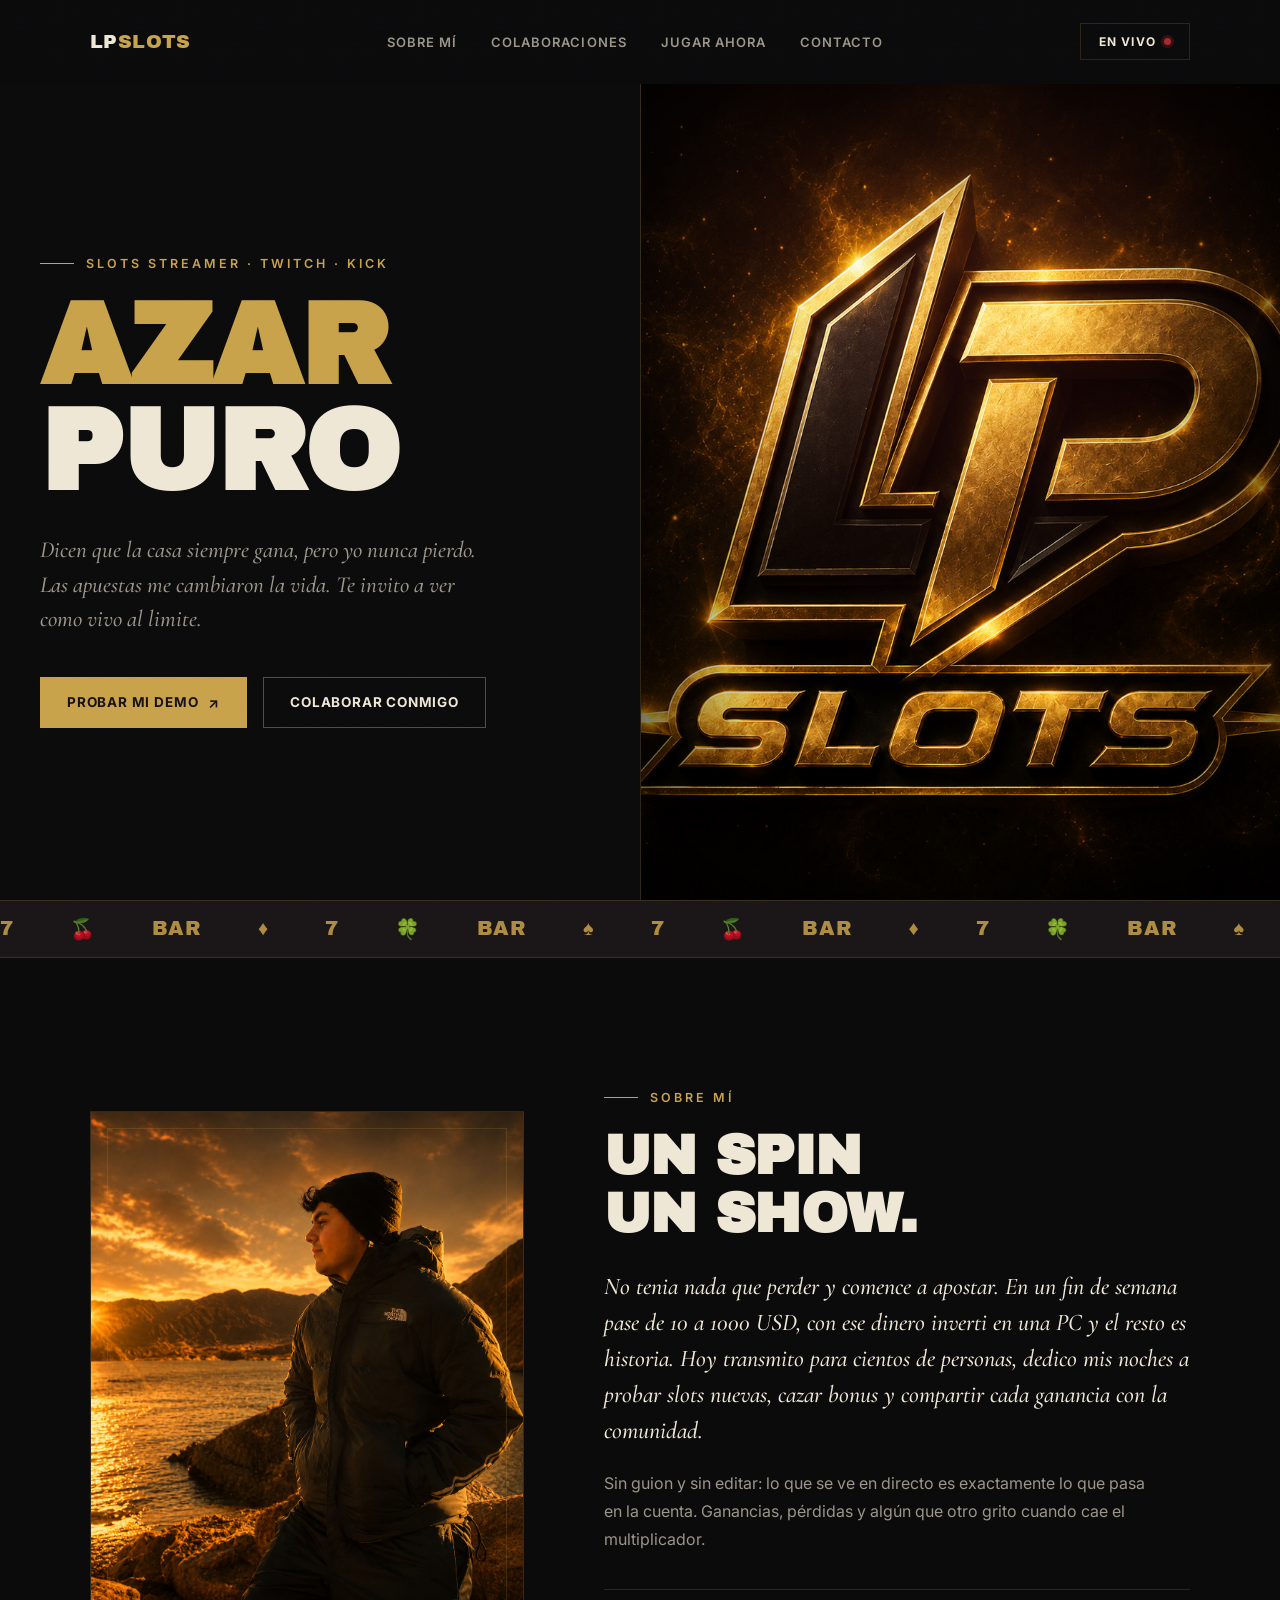
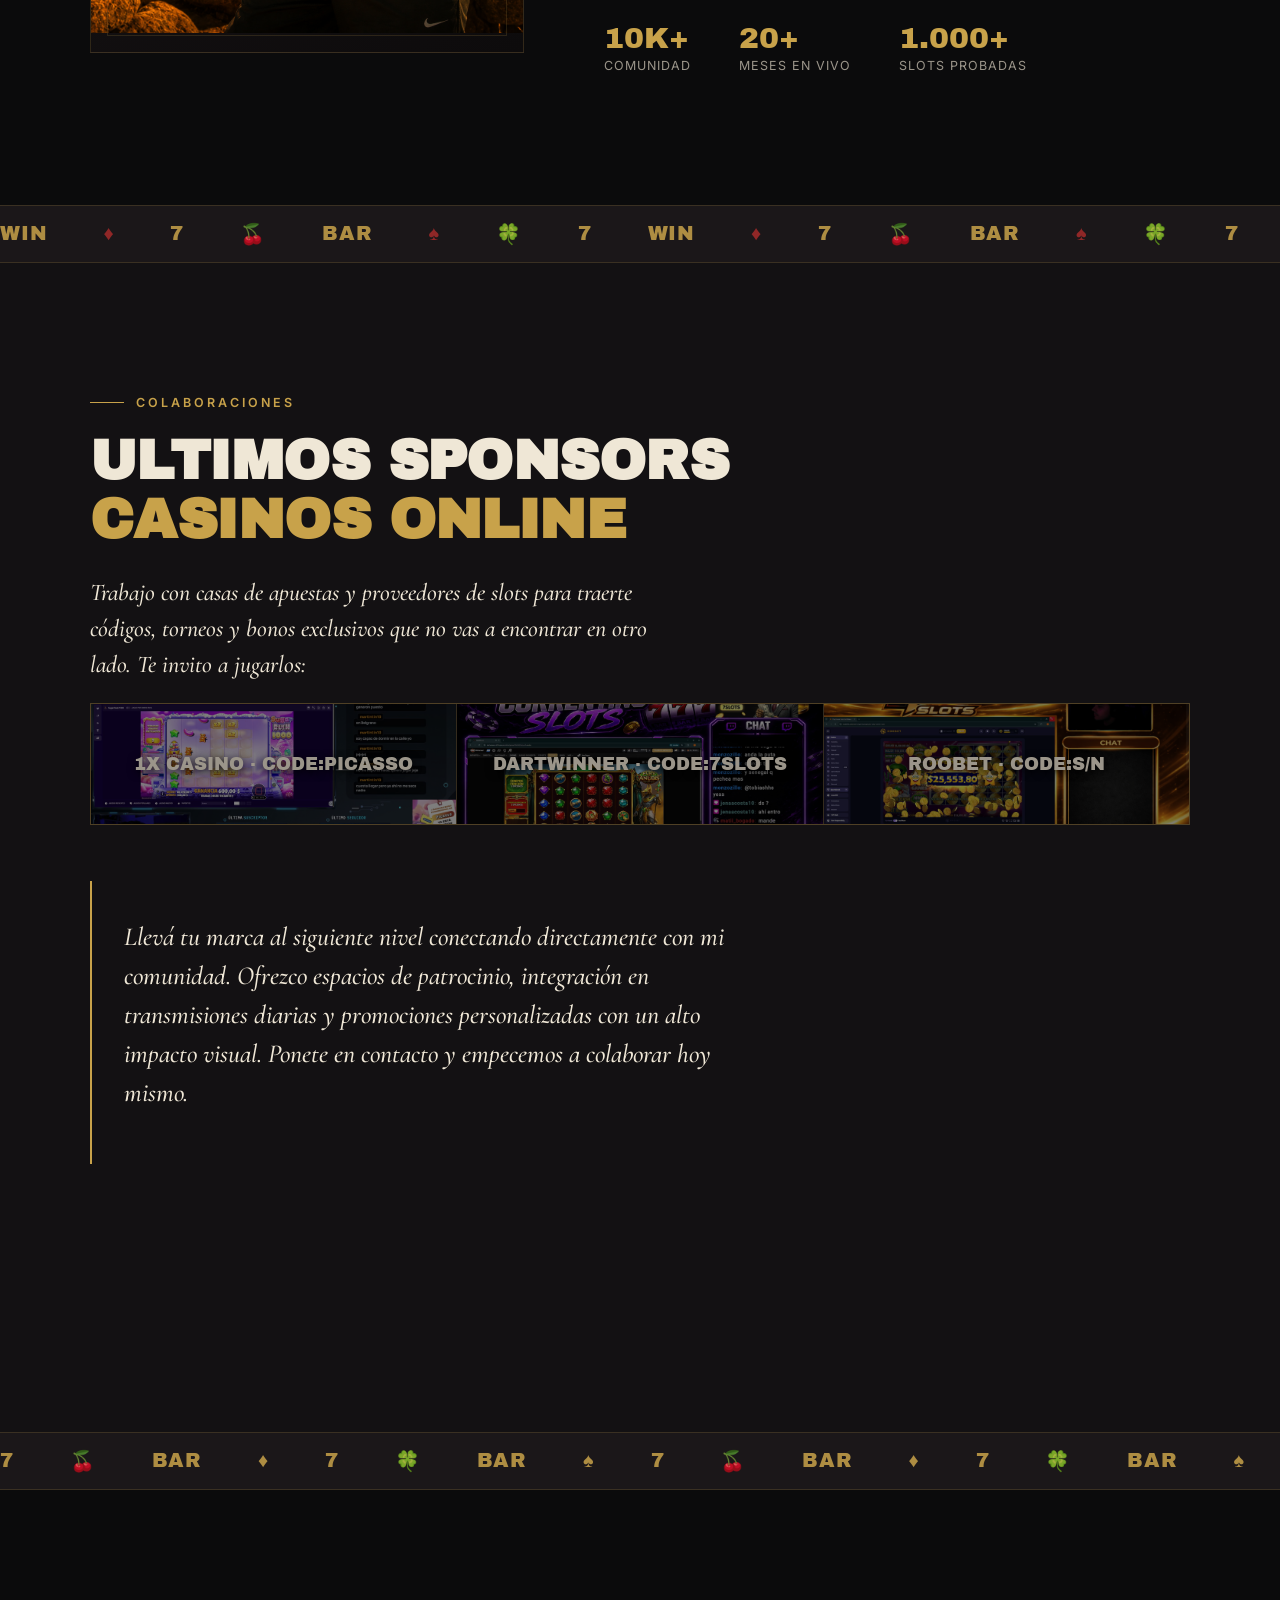
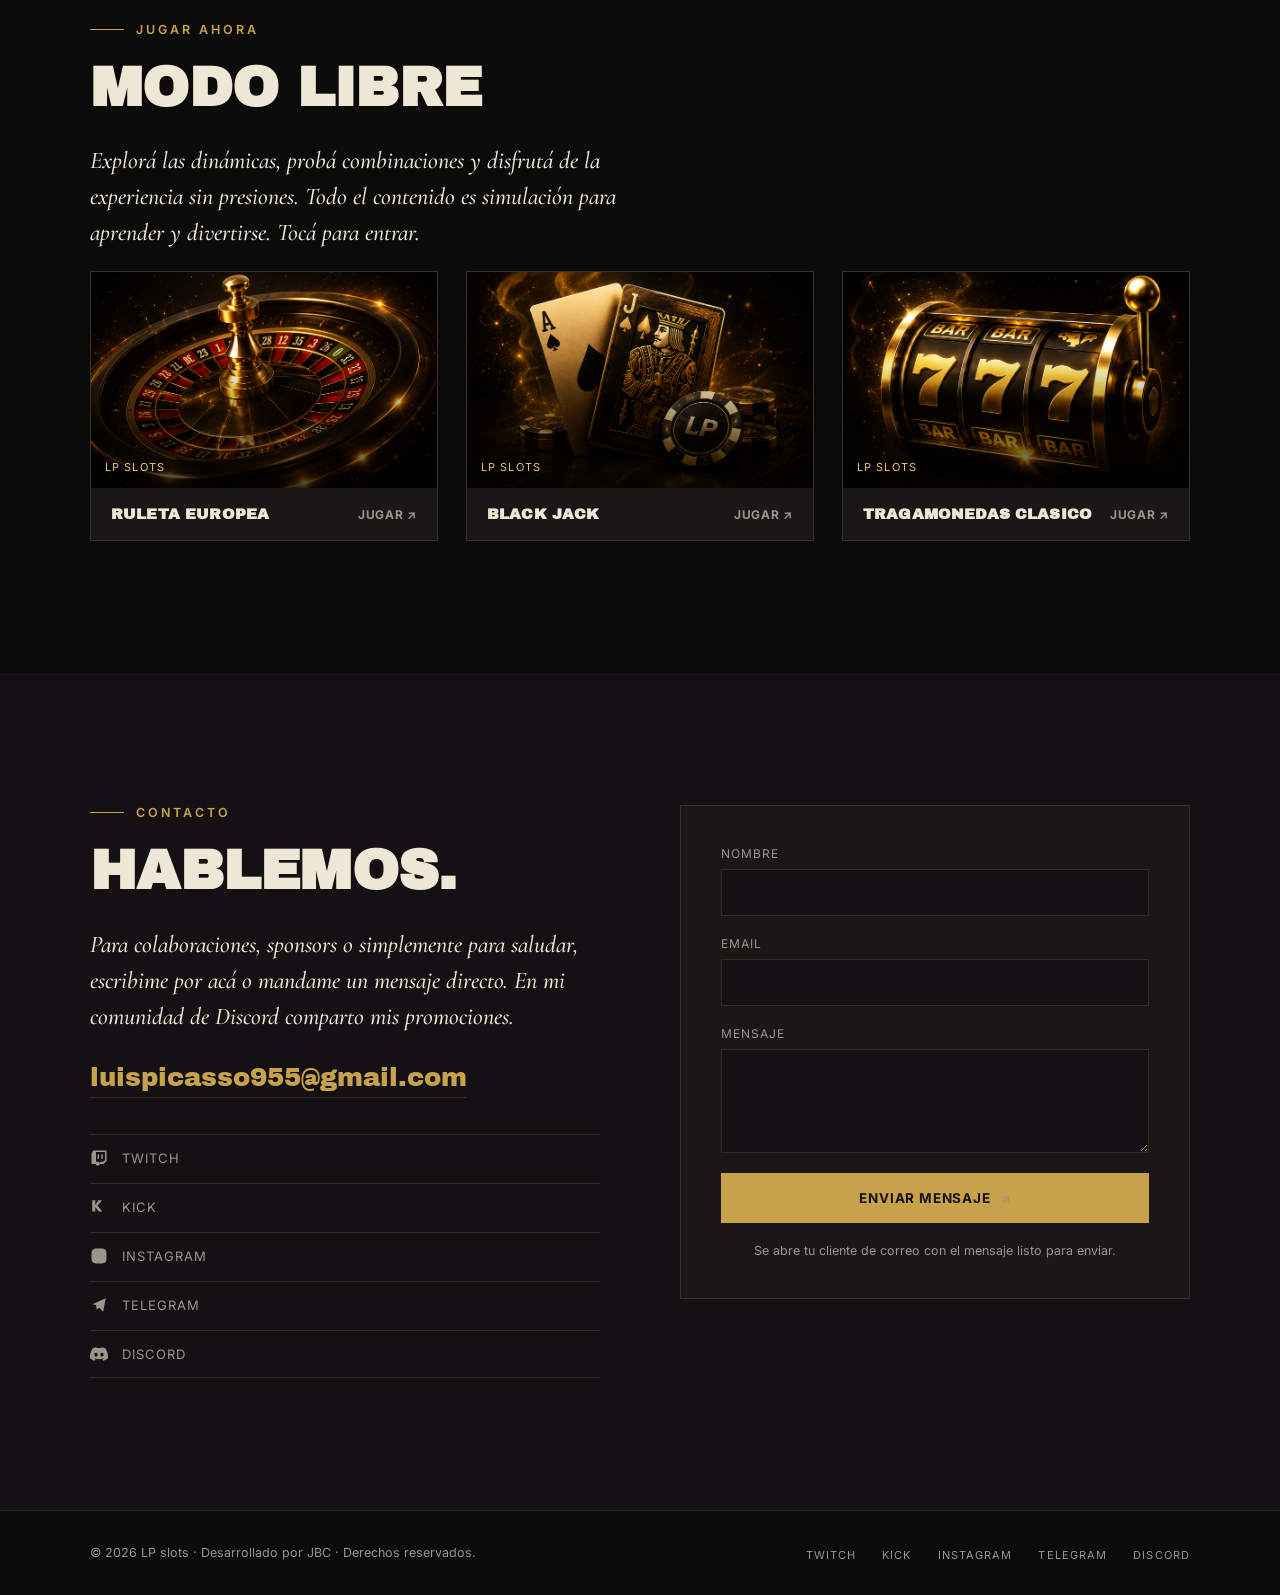
==== index.html @ bcf02de6 "Add files via upload" ====
<!DOCTYPE html>
<html lang="es">

<head>
  <meta charset="UTF-8">
  <meta name="viewport" content="width=device-width, initial-scale=1.0">
  <title>LP — Streamer de Slots</title>
  <meta name="description"
    content="Página oficial de LP. Streams de slots en vivo, colaboraciones con casinos y códigos exclusivos de bonos.">

  <link rel="preconnect" href="https://fonts.googleapis.com">
  <link rel="preconnect" href="https://fonts.gstatic.com" crossorigin>
  <link
    href="https://fonts.googleapis.com/css2?family=Archivo+Black&family=Cormorant+Garamond:ital,wght@0,500;1,500;1,600&family=Inter:wght@400;500;600;700&display=swap"
    rel="stylesheet">

  <link rel="stylesheet" href="styles.css">
</head>

<body>

  <!-- decorative grain / vignette overlay -->
  <div class="noise" aria-hidden="true"></div>

  <!-- ============ NAV ============ -->
  <header class="nav" id="nav">
    <div class="nav-inner">
      <a href="#top" class="nav-logo">LP<span>SLOTS</span></a>

      <nav class="nav-links" id="navLinks">
        <a href="#sobre-mi" data-nav>Sobre mí</a>
        <a href="#colaboraciones" data-nav>Colaboraciones</a>
        <a href="#jugar" data-nav>Jugar ahora</a>
        <a href="#contacto" data-nav>Contacto</a>
      </nav>

      <a href="https://kick.com/picassoslots" class="nav-cta">
        En vivo <span class="dot" aria-hidden="true"></span>
      </a>

      <button class="nav-toggle" id="navToggle" aria-label="Abrir menú" aria-expanded="false" aria-controls="navLinks">
        <span></span><span></span><span></span>
      </button>
    </div>
  </header>

  <!-- ============ HERO ============ -->
  <section class="hero" id="top">
    <div class="hero-content">
      <p class="eyebrow"><span class="eyebrow-line" aria-hidden="true"></span>Slots Streamer · Twitch · Kick</p>
      <h1 class="hero-title">
        <span class="dor">AZAR</span><br><span>PURO</span>
      </h1>
      <p class="hero-tagline">Dicen que la casa siempre gana, pero yo nunca pierdo. Las apuestas me cambiaron la vida.
        Te invito a ver como vivo al limite.
      </p>
      <div class="hero-actions">
        <a href="#jugar" class="btn btn-gold">PROBAR MI DEMO<span aria-hidden="true">↗</span></a>
        <a href="#colaboraciones" class="btn btn-ghost">Colaborar conmigo</a>
      </div>
    </div>

    <div class="hero-photo">
      <video autoplay muted loop playsinline poster="img/lp.png">
        <source src="img/lp-hero.mp4" type="video/mp4">
      </video>
      <div class="hero-photo-glow" aria-hidden="true"></div>
    </div>
  </section>

  <!-- reel ticker divider -->
  <div class="ticker" aria-hidden="true">
    <div class="ticker-track">
      <span>7</span><span>🍒</span><span>BAR</span><span>♦</span><span>7</span><span>🍀</span><span>BAR</span><span>♠</span>
      <span>7</span><span>🍒</span><span>BAR</span><span>♦</span><span>7</span><span>🍀</span><span>BAR</span><span>♠</span>
      <span>7</span><span>🍒</span><span>BAR</span><span>♦</span><span>7</span><span>🍀</span><span>BAR</span><span>♠</span>
      <span>7</span><span>🍒</span><span>BAR</span><span>♦</span><span>7</span><span>🍀</span><span>BAR</span><span>♠</span>
    </div>
  </div>

  <!-- ============ SOBRE MÍ ============ -->
  <section class="section" id="sobre-mi">
    <div class="section-inner about-grid">

      <div class="about-photo-frame reveal">
        <img src="img/pica.png" alt="pica">
      </div>

      <div class="about-copy reveal">
        <p class="eyebrow"><span class="eyebrow-line" aria-hidden="true"></span>Sobre mí</p>
        <h2 class="section-title">Un spin<br>Un show.</h2>
        <p class="lede">No tenia nada que perder y comence a apostar. En un fin de semana pase de 10 a 1000 USD, con
          ese dinero inverti en una PC y el resto es historia. Hoy transmito para cientos de personas, dedico mis
          noches a probar slots nuevas, cazar bonus y compartir cada ganancia con la comunidad.</p>
        <p class="body-text">Sin guion y sin editar: lo que se ve en directo es exactamente lo que pasa en la
          cuenta. Ganancias, pérdidas y algún que otro grito cuando cae el multiplicador.</p>

        <div class="stat-row">
          <div class="stat">
            <span class="stat-num">10K+</span>
            <span class="stat-label">Comunidad</span>
          </div>
          <div class="stat">
            <span class="stat-num">20+</span>
            <span class="stat-label">Meses en vivo</span>
          </div>
          <div class="stat">
            <span class="stat-num">1.000+</span>
            <span class="stat-label">Slots probadas</span>
          </div>
        </div>
      </div>

    </div>
  </section>

  <div class="ticker ticker-reverse" aria-hidden="true">
    <div class="ticker-track">
      <span>WIN</span><span>♦</span><span>7</span><span>🍒</span><span>BAR</span><span>♠</span><span>🍀</span><span>7</span>
      <span>WIN</span><span>♦</span><span>7</span><span>🍒</span><span>BAR</span><span>♠</span><span>🍀</span><span>7</span>
      <span>WIN</span><span>♦</span><span>7</span><span>🍒</span><span>BAR</span><span>♠</span><span>🍀</span><span>7</span>
      <span>WIN</span><span>♦</span><span>7</span><span>🍒</span><span>BAR</span><span>♠</span><span>🍀</span><span>7</span>
    </div>
  </div>

  <!-- ============ COLABORACIONES ============ -->
  <section class="section section-alt" id="colaboraciones">
    <div class="section-inner">
      <p class="eyebrow"><span class="eyebrow-line" aria-hidden="true"></span>colaboraciones</p>
      <h2 class="section-title">Ultimos sponsors<br> <span class="dor">casinos online</span> </h2>
      <p class="lede lede-narrow">Trabajo con casas de apuestas y proveedores de slots para traerte códigos, torneos y
        bonos exclusivos que no vas a encontrar en otro lado. Te invito a jugarlos:</p>

      <div class="brand-grid reveal">
        <a class="brand-card" href="https://1xcasino-ar.com/es" target="_blank" rel="noopener">
          <img src="img/1x.png" alt="1x">
          <span>1X CASINO · CODE:PICASSO</span>
        </a>
        <a class="brand-card" href="https://dartwinner-3214.pro/es" target="_blank" rel="noopener">
          <img src="img/dw.png" alt="dartwinner">
          <span>DARTWINNER · CODE:7SLOTS</span>
        </a>
        <a class="brand-card" href="https://roobet.com/es" target="_blank" rel="noopener">
          <img src="img/ro.png" alt="roobet">
          <span>ROOBET · CODE:S/N </span>
        </a>
      </div>

      <blockquote class="quote reveal">
        <p>Llevá tu marca al siguiente nivel conectando directamente con mi comunidad. Ofrezco espacios de patrocinio,
          integración
          en transmisiones diarias y promociones personalizadas con un alto impacto visual. Ponete en contacto y
          empecemos a
          colaborar hoy mismo.</p>
      </blockquote>

      <div class="cta-inline reveal">
        <p>¿Tenés una marca y querés una colaboración?</p>
        <div class="cta-buttons">
          <a href="doc/lp.docx" target="_blank" rel="noopener" class="btn btn-ghost">
            Ver referencia <span aria-hidden="true">↗</span>
          </a>
          <a href="#contacto" class="btn btn-red">Propongamos algo <span aria-hidden="true">↗</span></a>
        </div>
      </div>
    </div>
  </section>

  <div class="ticker" aria-hidden="true">
    <div class="ticker-track">
      <span>7</span><span>🍒</span><span>BAR</span><span>♦</span><span>7</span><span>🍀</span><span>BAR</span><span>♠</span>
      <span>7</span><span>🍒</span><span>BAR</span><span>♦</span><span>7</span><span>🍀</span><span>BAR</span><span>♠</span>
      <span>7</span><span>🍒</span><span>BAR</span><span>♦</span><span>7</span><span>🍀</span><span>BAR</span><span>♠</span>
      <span>7</span><span>🍒</span><span>BAR</span><span>♦</span><span>7</span><span>🍀</span><span>BAR</span><span>♠</span>
    </div>
  </div>

  <!-- ============ JUGAR AHORA ============ -->
  <section class="section" id="jugar">
    <div class="section-inner">
      <p class="eyebrow"><span class="eyebrow-line" aria-hidden="true"></span>Jugar ahora</p>
      <h2 class="section-title">MODO LIBRE</h2>
      <p class="lede lede-narrow">Explorá las dinámicas, probá combinaciones y disfrutá de la experiencia sin presiones.
        Todo el contenido es simulación
        para aprender y divertirse. Tocá para entrar.</p>

      <!--
      REEMPLAZAR: cada .game-card tiene una imagen de fondo vía style="--thumb:url(...)".
      Cambiá la URL por la imagen del juego y el link href por tu enlace de afiliado.
    -->
      <div class="game-grid">

        <a class="game-card reveal" href="ruleta-creditos.html">
          <div class="game-thumb game-thumb--a" style="background-image:url('img/rul.png');">
            <span class="game-provider">LP SLOTS</span>
          </div>
          <div class="game-info">
            <h3>Ruleta Europea</h3>
            <span class="game-play">Jugar <span aria-hidden="true">↗</span></span>
          </div>
        </a>

        <a class="game-card reveal" href="blackjack.html">
          <div class="game-thumb game-thumb--b" style="background-image: url('img/bj.png');">
            <span class="game-provider">LP SLOTS</span>
          </div>
          <div class="game-info">
            <h3>Black Jack</h3>
            <span class="game-play">Jugar <span aria-hidden="true">↗</span></span>
          </div>
        </a>

        <a class="game-card reveal" href="machine.html">
          <div class="game-thumb game-thumb--c" style="background-image: url('img/tr.png');">
            <span class="game-provider">LP SLOTS</span>
          </div>
          <div class="game-info">
            <h3>Tragamonedas Clasico</h3>
            <span class="game-play">Jugar <span aria-hidden="true">↗</span></span>
          </div>
        </a>

      </div>
    </div>
  </section>

  <!-- ============ CONTACTO ============ -->
  <section class="section section-alt" id="contacto">
    <div class="section-inner contact-grid">

      <div class="contact-copy reveal">
        <p class="eyebrow"><span class="eyebrow-line" aria-hidden="true"></span>Contacto</p>
        <h2 class="section-title">Hablemos.</h2>
        <p class="lede">Para colaboraciones, sponsors o simplemente para saludar, escribime por acá o mandame un mensaje
          directo. En mi comunidad de Discord comparto mis promociones.</p>

        <a class="contact-email" href="mailto:luispicasso955@gmail.com">luispicasso955@gmail.com</a>

        <ul class="social-list">
          <li><a href="https://www.twitch.tv/correntinoslots" aria-label="Twitch"><svg viewBox="0 0 24 24">
                <path
                  d="M4 2 2 6.5V20h6v2h3.5l2-2H18l4-4V2H4Zm2 2h14v10.5l-2.5 2.5H14l-2 2v-2H8V4Zm4 3v6h2V7h-2Zm5 0v6h2V7h-2Z" />
              </svg><span>Twitch</span></a></li>

          <li><a href="https://kick.com/picassoslots" aria-label="Kick"><svg viewBox="0 0 24 24">
                <path d="M3 3h4v6.5L11 3h5l-6 7 6.5 8h-5L7 12v6H3V3Z" />
              </svg><span>Kick</span></a></li>

          <li><a href="https://www.instagram.com/_luis.picasso/" aria-label="Instagram"><svg viewBox="0 0 24 24">
                <path
                  d="M12 2c2.7 0 3.06.01 4.12.06 1.06.05 1.79.22 2.43.47.66.26 1.22.6 1.77 1.16.55.55.9 1.11 1.16 1.77.25.64.42 1.37.47 2.43.05 1.06.06 1.42.06 4.11 0 2.7-.01 3.06-.06 4.12-.05 1.06-.22 1.79-.47 2.43-.26.66-.61 1.22-1.16 1.77-.55.55-1.11.9-1.77 1.16-.64.25-1.37.42-2.43.47-1.06.05-1.42.06-4.12.06-2.69 0-3.06-.01-4.12-.06-1.06-.05-1.79-.22-2.43-.47a4.9 4.9 0 0 1-1.77-1.16 4.9 4.9 0 0 1-1.16-1.77c-.25-.64-.42-1.37-.47-2.43C2.01 15.06 2 14.7 2 12c0-2.69.01-3.06.06-4.12.05-1.06.22-1.79.47-2.43.26-.66.6-1.22 1.16-1.77A4.9 4.9 0 0 1 5.45 2.53c.64-.25 1.37-.42 2.43-.47C8.94 2.01 9.3 2 12 2Zm0 5a5 5 0 1 1 0 10 5 5 0 0 1 0-10Zm0 2a3 3 0 1 0 0 6 3 3 0 0 0 0-6Zm5.2-2.7a1.2 1.2 0 1 1 0 2.4 1.2 1.2 0 0 1 0-2.4Z" />
              </svg><span>Instagram</span></a></li>

          <li><a href="https://t.me/luispicasso19" aria-label="Telegram"><svg viewBox="0 0 24 24">
                <path d="M3 11 21 3l-3.5 18-5-5.5L9 18l-1-6-5-1Z" />
              </svg><span>Telegram</span></a></li>

          <li><a href="https://discord.com/invite/tVZgpkadK" aria-label="Discord"><svg viewBox="0 0 24 24">
                <path
                  d="M20.317 4.37a19.79 19.79 0 0 0-4.885-1.515.074.074 0 0 0-.079.037c-.211.375-.445.865-.608 1.25a18.27 18.27 0 0 0-5.487 0 12.64 12.64 0 0 0-.618-1.25.077.077 0 0 0-.079-.037A19.736 19.736 0 0 0 3.677 4.37a.07.07 0 0 0-.032.028C.533 9.046-.319 13.58.099 18.058a.082.082 0 0 0 .031.056 19.9 19.9 0 0 0 5.993 3.03.078.078 0 0 0 .084-.028 14.2 14.2 0 0 0 1.226-1.994.076.076 0 0 0-.042-.106 13.1 13.1 0 0 1-1.872-.892.077.077 0 0 1-.008-.128c.126-.094.252-.192.372-.291a.074.074 0 0 1 .078-.01c3.927 1.793 8.18 1.793 12.061 0a.074.074 0 0 1 .079.01c.12.099.246.198.373.292a.077.077 0 0 1-.007.128 12.3 12.3 0 0 1-1.873.891.077.077 0 0 0-.041.107c.36.698.772 1.363 1.225 1.993a.076.076 0 0 0 .084.029 19.84 19.84 0 0 0 6.002-3.03.077.077 0 0 0 .032-.055c.5-5.177-.838-9.674-3.548-13.66a.061.061 0 0 0-.031-.03ZM8.02 15.33c-1.183 0-2.157-1.086-2.157-2.42 0-1.332.955-2.418 2.157-2.418 1.21 0 2.175 1.095 2.156 2.419 0 1.333-.955 2.419-2.156 2.419Zm7.975 0c-1.183 0-2.157-1.086-2.157-2.42 0-1.332.955-2.418 2.157-2.418 1.21 0 2.175 1.095 2.156 2.419 0 1.333-.946 2.419-2.156 2.419Z" />
              </svg><span>Discord</span></a></li>
        </ul>
      </div>

      <form class="contact-form reveal" id="contactForm">
        <label>
          <span>Nombre</span>
          <input type="text" name="nombre" required autocomplete="name">
        </label>
        <label>
          <span>Email</span>
          <input type="email" name="email" required autocomplete="email">
        </label>
        <label>
          <span>Mensaje</span>
          <textarea name="mensaje" rows="4" required></textarea>
        </label>
        <button type="submit" class="btn btn-gold btn-full">Enviar mensaje <span aria-hidden="true">↗</span></button>
        <p class="form-note">Se abre tu cliente de correo con el mensaje listo para enviar.</p>
      </form>

    </div>
  </section>

  <!-- ============ FOOTER ============ -->
  <footer class="footer">
    <div class="footer-inner">
      <p>© <span id="year"></span> LP slots · Desarrollado por JBC · Derechos reservados.</p>
      <ul class="footer-social">
        <li><a href="https://www.twitch.tv/correntinoslots">Twitch</a></li>
        <li><a href="https://kick.com/picassoslots">Kick</a></li>
        <li><a href="https://www.instagram.com/_luis.picasso/">Instagram</a></li>
        <li><a href="https://t.me/luispicasso19">Telegram</a></li>
        <li><a href="https://discord.com/invite/tVZgpkadK">Discord</a></li>
      </ul>
    </div>
  </footer>

  <script src="script.js"></script>
</body>

</html>
---- styles.css ----
:root {
  --bg: #0b0b0c;
  --bg-alt: #131113;
  --surface: #1b1719;
  --surface-2: #221d1f;

  --gold: #c8a24a;
  --gold-soft: rgba(200, 162, 74, .16);
  --gold-bright: #e7c675;

  --red: #7c2020;
  --red-bright: #a52a2a;

  --cream: #efe7d6;
  --muted: #9b958a;
  --line: rgba(200, 162, 74, .18);

  --font-display: 'Archivo Black', 'Arial Black', sans-serif;
  --font-accent: 'Cormorant Garamond', Georgia, serif;
  --font-body: 'Inter', -apple-system, BlinkMacSystemFont, sans-serif;

  --container: 1180px;
  --nav-h: 84px;
}

*,
*::before,
*::after {
  box-sizing: border-box;
}

html {
  scroll-behavior: smooth;
  overflow-x: hidden;
}

@media (prefers-reduced-motion: reduce) {
  html {
    scroll-behavior: auto;
  }

  *,
  *::before,
  *::after {
    animation-duration: .001ms !important;
    animation-iteration-count: 1 !important;
    transition-duration: .001ms !important;
    scroll-behavior: auto !important;
  }
}

body {
  margin: 0;
  background: var(--bg);
  color: var(--cream);
  font-family: var(--font-body);
  -webkit-font-smoothing: antialiased;
  overflow-x: hidden;
}

img {
  max-width: 100%;
  display: block;
}

a {
  color: inherit;
  text-decoration: none;
}

ul {
  list-style: none;
  margin: 0;
  padding: 0;
}

button {
  font: inherit;
}

::selection {
  background: var(--gold);
  color: #000;
}

/* film-grain overlay for texture */
.noise {
  position: fixed;
  inset: 0;
  pointer-events: none;
  z-index: 9999;
  opacity: .035;
  mix-blend-mode: overlay;
  background-image: url("data:image/svg+xml,%3Csvg xmlns='http://www.w3.org/2000/svg' width='120' height='120'%3E%3Cfilter id='n'%3E%3CfeTurbulence type='fractalNoise' baseFrequency='0.9' numOctaves='2' stitchTiles='stitch'/%3E%3C/filter%3E%3Crect width='100%25' height='100%25' filter='url(%23n)'/%3E%3C/svg%3E");
}

/* ---------- shared layout helpers ---------- */
.section {
  padding: 132px 0;
  position: relative;
}

.section-alt {
  background: var(--bg-alt);
}

.section-inner {
  max-width: var(--container);
  margin: 0 auto;
  padding: 0 40px;
}

.eyebrow {
  display: flex;
  align-items: center;
  flex-wrap: wrap;
  gap: 10px 12px;
  font-family: var(--font-body);
  font-weight: 600;
  font-size: 12.5px;
  letter-spacing: .24em;
  text-transform: uppercase;
  color: var(--gold);
  margin: 0 0 22px;
}

.eyebrow-line {
  width: 34px;
  height: 1px;
  background: var(--gold);
  display: inline-block;
}

.section-title {
  font-family: var(--font-display);
  font-size: clamp(34px, 4.6vw, 56px);
  line-height: 1.04;
  letter-spacing: -.01em;
  margin: 0 0 26px;
  text-transform: uppercase;
}

.lede {
  font-family: var(--font-accent);
  font-style: italic;
  font-weight: 500;
  font-size: clamp(19px, 2vw, 24px);
  line-height: 1.5;
  color: var(--cream);
  max-width: 640px;
  margin: 0 0 20px;
}

.lede-narrow {
  max-width: 560px;
}

.body-text {
  font-size: 16px;
  line-height: 1.75;
  color: var(--muted);
  max-width: 560px;
  margin: 0 0 8px;
}

/* buttons */
.btn {
  display: inline-flex;
  align-items: center;
  gap: 10px;
  padding: 16px 26px;
  font-family: var(--font-body);
  font-weight: 700;
  font-size: 13.5px;
  letter-spacing: .06em;
  text-transform: uppercase;
  border: 1px solid transparent;
  transition: transform .25s ease, background .25s ease, color .25s ease, border-color .25s ease;
  cursor: pointer;
  white-space: normal;
}

.btn:hover {
  transform: translateY(-2px);
}

.btn:focus-visible {
  outline: 2px solid var(--gold-bright);
  outline-offset: 3px;
}

.btn span {
  font-size: 14px;
}

.btn-gold {
  background: var(--gold);
  color: #181113;
}

.btn-gold:hover {
  background: var(--gold-bright);
}

.btn-red {
  background: var(--red);
  color: var(--cream);
}

.btn-red:hover {
  background: var(--red-bright);
}

.btn-ghost {
  background: transparent;
  color: var(--cream);
  border-color: rgba(239, 231, 214, .3);
}

.btn-ghost:hover {
  border-color: var(--gold);
  color: var(--gold-bright);
}

.btn-full {
  width: 100%;
  justify-content: center;
}

/* ---------- nav ---------- */
.nav {
  position: fixed;
  top: 0;
  left: 0;
  right: 0;
  z-index: 1000;
  height: var(--nav-h);
  background: linear-gradient(to bottom, rgba(11, 11, 12, .92), rgba(11, 11, 12, 0));
  backdrop-filter: blur(6px);
  transition: background .3s ease, border-color .3s ease;
  border-bottom: 1px solid transparent;
}

.nav.is-scrolled {
  background: rgba(11, 11, 12, .92);
  border-bottom-color: var(--line);
}

.nav-inner {
  max-width: var(--container);
  margin: 0 auto;
  padding: 0 40px;
  height: 100%;
  display: flex;
  align-items: center;
  justify-content: space-between;
  gap: 24px;
}

.nav-logo {
  font-family: var(--font-display);
  font-size: 19px;
  letter-spacing: .02em;
  color: var(--cream);
}

.nav-logo span {
  color: var(--gold);
}

.nav-links {
  display: flex;
  gap: 34px;
}

.nav-links a {
  font-size: 13px;
  font-weight: 600;
  letter-spacing: .08em;
  text-transform: uppercase;
  color: var(--muted);
  position: relative;
  padding: 6px 0;
  transition: color .2s ease;
}

.nav-links a::after {
  content: '';
  position: absolute;
  left: 0;
  right: 0;
  bottom: 0;
  height: 1px;
  background: var(--gold);
  transform: scaleX(0);
  transform-origin: left;
  transition: transform .25s ease;
}

.nav-links a:hover,
.nav-links a.is-active {
  color: var(--cream);
}

.nav-links a:hover::after,
.nav-links a.is-active::after {
  transform: scaleX(1);
}

.nav-cta {
  display: inline-flex;
  align-items: center;
  gap: 8px;
  font-size: 12px;
  font-weight: 700;
  letter-spacing: .1em;
  text-transform: uppercase;
  color: var(--cream);
  border: 1px solid var(--line);
  padding: 10px 18px;
  transition: border-color .2s ease, color .2s ease;
}

.nav-cta:hover {
  border-color: var(--gold);
  color: var(--gold-bright);
}

.nav-cta .dot {
  width: 7px;
  height: 7px;
  border-radius: 50%;
  background: var(--red-bright);
  box-shadow: 0 0 0 3px rgba(165, 42, 42, .25);
  animation: pulse 2s ease-in-out infinite;
}

@keyframes pulse {

  0%,
  100% {
    opacity: 1;
  }

  50% {
    opacity: .4;
  }
}

.nav-toggle {
  display: none;
  flex-direction: column;
  gap: 5px;
  background: none;
  border: none;
  cursor: pointer;
  padding: 8px;
}

.nav-toggle span {
  width: 22px;
  height: 2px;
  background: var(--cream);
  transition: transform .25s ease, opacity .25s ease;
}

/* ---------- hero ---------- */
.hero {
  min-height: 100svh;
  display: grid;
  grid-template-columns: 1fr 1fr;
  align-items: stretch;
  padding-top: var(--nav-h);

}

.hero-content {
  display: flex;
  flex-direction: column;
  justify-content: center;
  padding: 60px 60px 60px 40px;
  max-width: 640px;
}

.hero-title {
  font-family: var(--font-display);
  font-size: clamp(64px, 9vw, 118px);
  line-height: .92;
  letter-spacing: -.01em;
  margin: 0 0 28px;
  color: var(--cream);
}

.dor {
  color: #c8a24a;
  ;
}

.hero-tagline {
  font-family: var(--font-accent);
  font-style: italic;
  font-weight: 500;
  font-size: clamp(19px, 2vw, 23px);
  line-height: 1.5;
  color: var(--muted);
  max-width: 460px;
  margin: 0 0 40px;
}

.hero-actions {
  display: flex;
  flex-wrap: wrap;
  gap: 16px;
}

.hero-photo {
  position: relative;
  background:
    radial-gradient(ellipse at 60% 30%, rgba(200, 162, 74, .16), transparent 55%),
    linear-gradient(160deg, #1a1618 0%, #0b0b0c 60%);
  border-left: 1px solid var(--line);
  overflow: hidden;
}

/* REEMPLAZAR con tu foto: background-image: url("assets/hero.jpg"); background-size:cover; background-position:center; */
.hero-photo-glow {
  position: absolute;
  inset: 0;
  background: radial-gradient(circle at 50% 20%, rgba(124, 32, 32, .25), transparent 60%);
  mix-blend-mode: screen;
}

.hero-photo::after {
  content: '';
  position: absolute;
  inset: 0;
  box-shadow: inset 0 0 140px 40px rgba(0, 0, 0, .75);
}

.hero-photo video {
  position: absolute;
  inset: 0;
  width: 100%;
  height: 100%;
  object-fit: cover;
}

/* ---------- reel ticker (signature element) ---------- */
.ticker {
  overflow: hidden;
  background: var(--surface);
  border-top: 1px solid var(--line);
  border-bottom: 1px solid var(--line);
  padding: 16px 0;
}

.ticker-track {
  display: flex;
  width: max-content;
  gap: 56px;
  animation: scroll-left 26s linear infinite;
}

.ticker-reverse .ticker-track {
  animation-name: scroll-right;
}

.ticker-track span {
  font-family: var(--font-display);
  font-size: 20px;
  letter-spacing: .04em;
  color: var(--gold);
  opacity: .85;
}

.ticker-track span:nth-child(4n+2) {
  color: var(--red-bright);
}

@keyframes scroll-left {
  from {
    transform: translateX(0);
  }

  to {
    transform: translateX(-50%);
  }
}

@keyframes scroll-right {
  from {
    transform: translateX(-50%);
  }

  to {
    transform: translateX(0);
  }
}

/* ---------- sobre mi ---------- */
.about-grid {
  display: grid;
  grid-template-columns: .85fr 1.15fr;
  gap: 80px;
  align-items: center;
}

.about-photo-frame {
  aspect-ratio: 4/5;
  background: linear-gradient(155deg, #1c1719, #0d0b0c);
  border: 1px solid var(--line);
  position: relative;
}

.about-photo-frame::before {
  content: '';
  position: absolute;
  inset: 16px;
  border: 1px solid var(--gold-soft);
  pointer-events: none;
}

/* REEMPLAZAR con tu foto: agregá background-image: url(...); background-size:cover; background-position:center; en .about-photo-frame */

.stat-row {
  display: flex;
  gap: 48px;
  margin-top: 36px;
  padding-top: 32px;
  border-top: 1px solid var(--line);
}

.stat {
  display: flex;
  flex-direction: column;
  gap: 4px;
}

.stat-num {
  font-family: var(--font-display);
  font-size: 30px;
  color: var(--gold);
}

.stat-label {
  font-size: 12.5px;
  letter-spacing: .08em;
  text-transform: uppercase;
  color: var(--muted);
}

/* ---------- colaboraciones ---------- */
.brand-grid {
  display: grid;
  grid-template-columns: repeat(3, 1fr);
  gap: 1px;
  background: var(--line);
  border: 1px solid var(--line);
  margin: 12px 0 56px;
}

.brand-card {
  background: var(--bg-alt);
  min-height: 120px;
  display: flex;
  align-items: center;
  justify-content: center;
  padding: 20px;
}

.brand-card span {
  font-family: var(--font-display);
  font-size: 18px;
  color: var(--muted);
  text-align: center;
  transition: color .25s ease;
}

.brand-card:hover span {
  color: var(--gold-bright);
}

.brand-card {
  position: relative;
  overflow: hidden;
  /* esto es lo que evita el desborde */
}

.brand-card img {
  position: absolute;
  inset: 0;
  width: 100%;
  height: 100%;
  object-fit: cover;
  /* recorta la imagen para llenar la card sin deformarla */
  filter: brightness(0.5) saturate(0.9);
  transition: filter 0.3s ease, transform 0.3s ease;
}

.brand-card:hover img {
  filter: brightness(0.7) saturate(1);
  transform: scale(1.04);
}

.brand-card span {
  position: relative;
  z-index: 1;
  text-shadow: 0 2px 8px rgba(0, 0, 0, 0.9);
}

.quote {
  margin: 0 0 48px;
  padding: 36px 0 36px 32px;
  border-left: 2px solid var(--gold);
  max-width: 640px;
}

.quote p {
  font-family: var(--font-accent);
  font-style: italic;
  font-weight: 500;
  font-size: clamp(20px, 2.3vw, 26px);
  line-height: 1.5;
  color: var(--cream);
  margin: 0 0 16px;
}

.quote cite {
  font-style: normal;
  font-size: 12.5px;
  letter-spacing: .08em;
  text-transform: uppercase;
  color: var(--muted);
}

.cta-inline {
  display: flex;
  flex-wrap: wrap;
  align-items: center;
  justify-content: space-between;
  gap: 20px;
  padding-top: 36px;
  border-top: 1px solid var(--line);
}

.cta-inline p {
  font-family: var(--font-accent);
  font-style: italic;
  font-size: 20px;
  color: var(--cream);
  margin: 0;
}

/* ---------- jugar ahora ---------- */
.game-grid {
  display: grid;
  grid-template-columns: repeat(3, 1fr);
  gap: 28px;
  margin-top: 16px;
}

.game-card {
  display: block;
  background: var(--surface);
  border: 1px solid var(--line);
  overflow: hidden;
  transition: transform .3s ease, border-color .3s ease;
}

.game-card:hover {
  transform: translateY(-6px);
  border-color: var(--gold);
}

.game-card:focus-visible {
  outline: 2px solid var(--gold-bright);
  outline-offset: 2px;
}

.game-thumb {
  aspect-ratio: 16/10;
  display: flex;
  align-items: flex-end;
  padding: 14px;
  background-size: cover;
  background-position: center;
  position: relative;
}

.game-thumb::before {
  content: '';
  position: absolute;
  inset: 0;
  background: linear-gradient(to top, rgba(0, 0, 0, .75), transparent 60%);
}

.game-thumb--a {
  background-image: linear-gradient(135deg, #3a1414, #1a0d0d);
}

.game-thumb--b {
  background-image: linear-gradient(135deg, #332312, #160f08);
}

.game-thumb--c {
  background-image: linear-gradient(135deg, #2a1c1c, #120a0a);
}

.game-thumb--d {
  background-image: linear-gradient(135deg, #1e2a1c, #0c120a);
}

.game-thumb--e {
  background-image: linear-gradient(135deg, #33261a, #150f0a);
}

.game-thumb--f {
  background-image: linear-gradient(135deg, #241c30, #0e0a14);
}

.game-provider {
  position: relative;
  z-index: 1;
  font-size: 11px;
  letter-spacing: .1em;
  text-transform: uppercase;
  color: var(--gold-bright);
}

.game-info {
  display: flex;
  align-items: center;
  justify-content: space-between;
  padding: 18px 20px;
}

.game-info h3 {
  font-family: var(--font-display);
  font-size: 15px;
  letter-spacing: .01em;
  margin: 0;
  text-transform: uppercase;
}

.game-play {
  font-size: 12px;
  font-weight: 700;
  letter-spacing: .06em;
  text-transform: uppercase;
  color: var(--muted);
  transition: color .2s ease;
}

.game-card:hover .game-play {
  color: var(--gold-bright);
}

/* ---------- contacto ---------- */
.contact-grid {
  display: grid;
  grid-template-columns: 1fr 1fr;
  gap: 80px;
  align-items: start;
}

.contact-email {
  display: inline-block;
  font-family: var(--font-display);
  font-size: 26px;
  color: var(--gold);
  margin: 8px 0 36px;
  border-bottom: 1px solid var(--line);
  padding-bottom: 6px;
  transition: color .2s ease, border-color .2s ease;
}

.contact-email:hover {
  color: var(--gold-bright);
  border-color: var(--gold);
}

.social-list {
  display: flex;
  flex-direction: column;
  gap: 2px;
}

.social-list a {
  display: flex;
  align-items: center;
  gap: 14px;
  padding: 14px 0;
  border-top: 1px solid var(--line);
  font-size: 13px;
  letter-spacing: .08em;
  text-transform: uppercase;
  color: var(--muted);
  transition: color .2s ease, padding-left .2s ease;
}

.social-list li:last-child a {
  border-bottom: 1px solid var(--line);
}

.social-list a:hover {
  color: var(--gold-bright);
  padding-left: 8px;
}

.social-list svg {
  width: 18px;
  height: 18px;
  fill: currentColor;
  flex-shrink: 0;
}

.contact-form {
  display: flex;
  flex-direction: column;
  gap: 20px;
  background: var(--surface);
  border: 1px solid var(--line);
  padding: 40px;
}

.contact-form label {
  display: flex;
  flex-direction: column;
  gap: 8px;
}

.contact-form span {
  font-size: 12px;
  letter-spacing: .08em;
  text-transform: uppercase;
  color: var(--muted);
}

.contact-form input,
.contact-form textarea {
  background: var(--bg-alt);
  border: 1px solid var(--line);
  color: var(--cream);
  font-family: var(--font-body);
  font-size: 15px;
  padding: 13px 14px;
  resize: vertical;
  transition: border-color .2s ease;
}

.contact-form input:focus,
.contact-form textarea:focus {
  outline: none;
  border-color: var(--gold);
}

.form-note {
  font-size: 12.5px;
  color: var(--muted);
  text-align: center;
  margin: 0;
}

/* ---------- footer ---------- */
.footer {
  border-top: 1px solid var(--line);
  padding: 32px 0;
}

.footer-inner {
  max-width: var(--container);
  margin: 0 auto;
  padding: 0 40px;
  display: flex;
  flex-wrap: wrap;
  align-items: center;
  justify-content: space-between;
  gap: 16px;
}

.footer-inner p {
  font-size: 12.5px;
  color: var(--muted);
  margin: 0;
}

.footer-social {
  display: flex;
  gap: 26px;
}

.footer-social a {
  font-size: 11px;
  letter-spacing: .1em;
  text-transform: uppercase;
  color: var(--muted);
  transition: color .2s ease;
}

.footer-social a:hover {
  color: var(--gold);
}

/* ---------- scroll reveal ---------- */
.reveal {
  opacity: 0;
  transform: translateY(24px);
  transition: opacity .7s ease, transform .7s ease;
}

.reveal.is-visible {
  opacity: 1;
  transform: none;
}

/* =========================================================
   Responsive
   ========================================================= */
@media (max-width:1080px) {

  .about-grid,
  .contact-grid {
    grid-template-columns: 1fr;
    gap: 48px;
  }

  .brand-grid {
    grid-template-columns: repeat(2, 1fr);
  }
}

@media (max-width:860px) {

  .nav-links {
    display: none;
  }

  .nav-toggle {
    display: flex;
  }

  .nav-inner {
    justify-content: flex-start;
    gap: 16px;
  }

  .nav-toggle {
    margin-left: auto;
  }

  .nav.is-open .nav-links {
    display: flex;
    flex-direction: column;
    gap: 0;
    position: absolute;
    top: var(--nav-h);
    left: 0;
    right: 0;
    background: var(--bg);
    border-bottom: 1px solid var(--line);
    padding: 8px 40px 24px;
  }

  .nav.is-open .nav-links a {
    padding: 14px 0;
    border-bottom: 1px solid var(--line);
  }

  .hero {
    grid-template-columns: 1fr;
  }

  .hero-photo {
    min-height: 46vh;
    order: -1;
    border-left: none;
    border-bottom: 1px solid var(--line);
  }

  .hero-content {
    padding: 48px 24px;
    max-width: none;
  }

  .section {
    padding: 88px 0;
  }

  .section-inner {
    padding: 0 24px;
  }

  .game-grid {
    grid-template-columns: 1fr 1fr;
  }

  .brand-grid {
    grid-template-columns: 1fr 1fr;
  }

  .stat-row {
    flex-wrap: wrap;
    row-gap: 20px;
  }
}

@media (max-width:560px) {
  .game-grid {
    grid-template-columns: 1fr;
  }

  .brand-grid {
    grid-template-columns: 1fr;
  }

  .cta-inline {
    flex-direction: column;
    align-items: flex-start;
  }

  .contact-form {
    padding: 28px;
  }

}

.cta-buttons {
  display: flex;
  flex-wrap: wrap;
  gap: 14px;
}
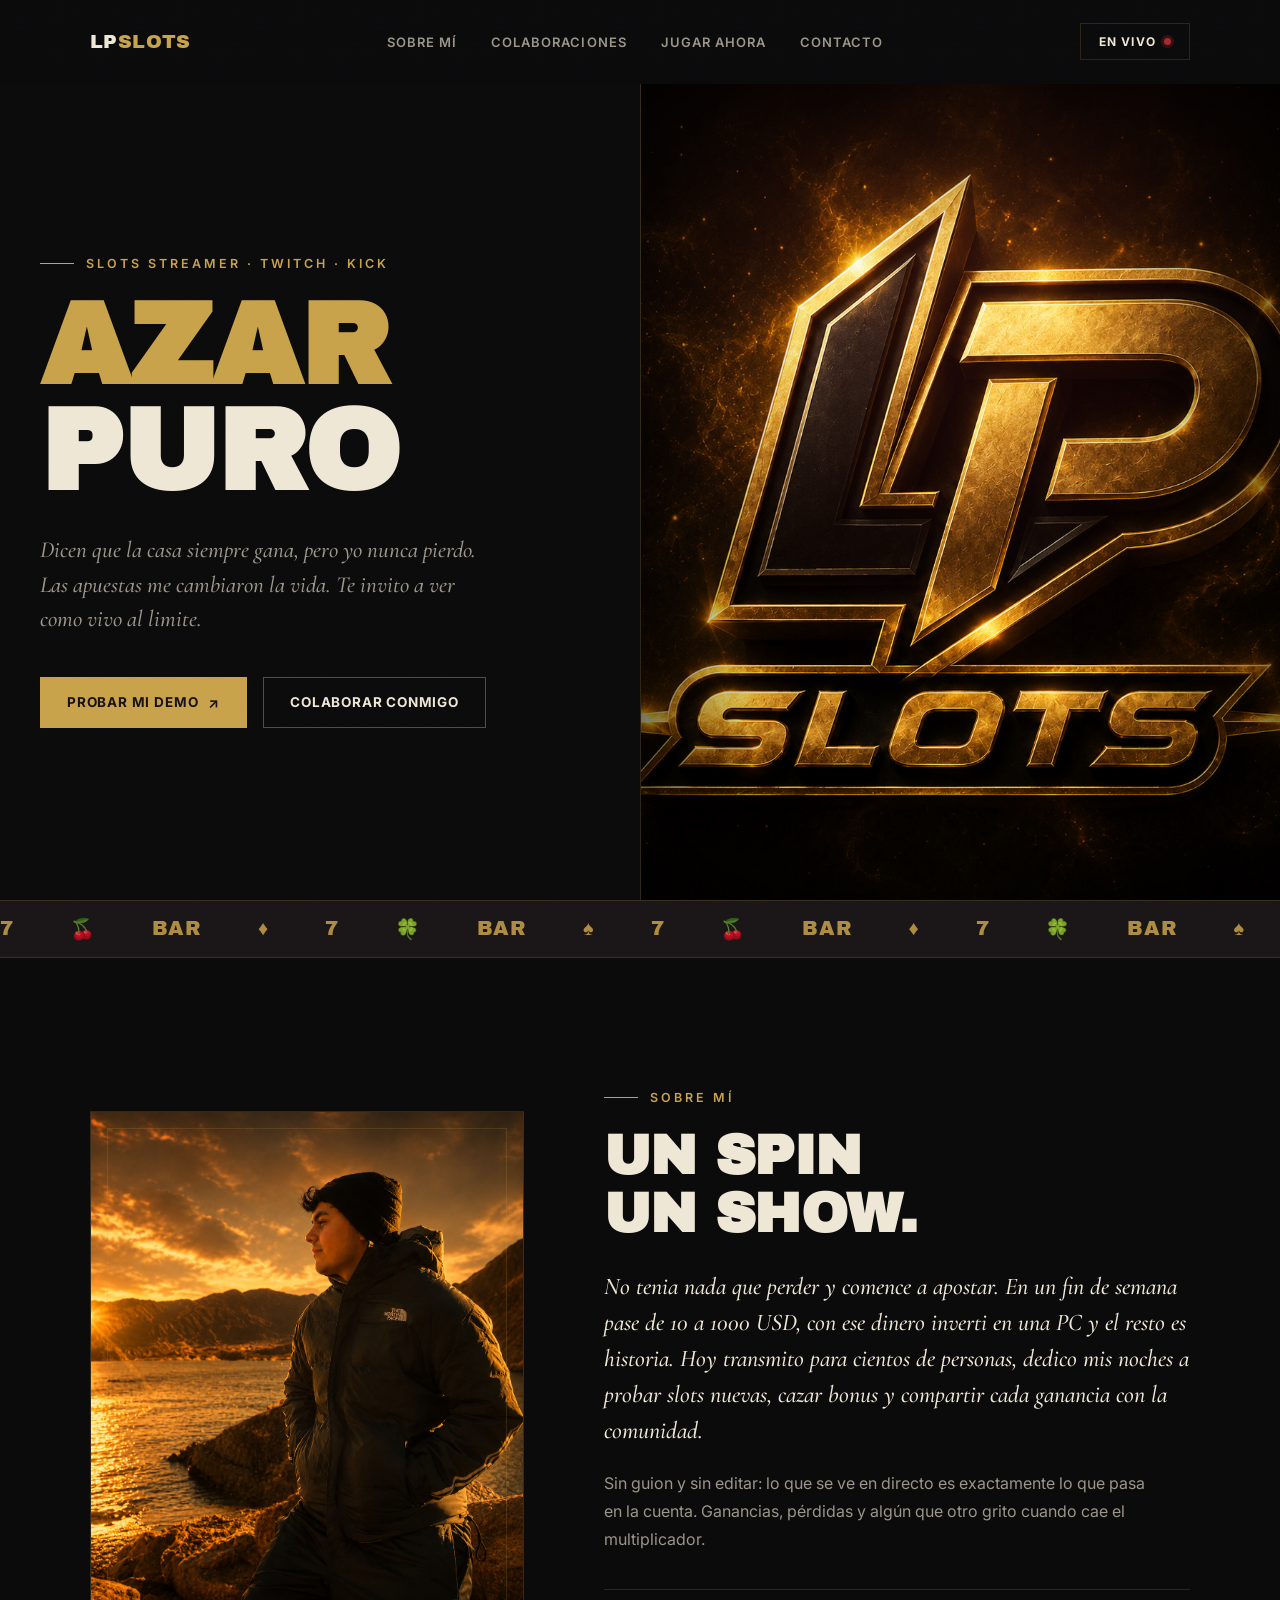
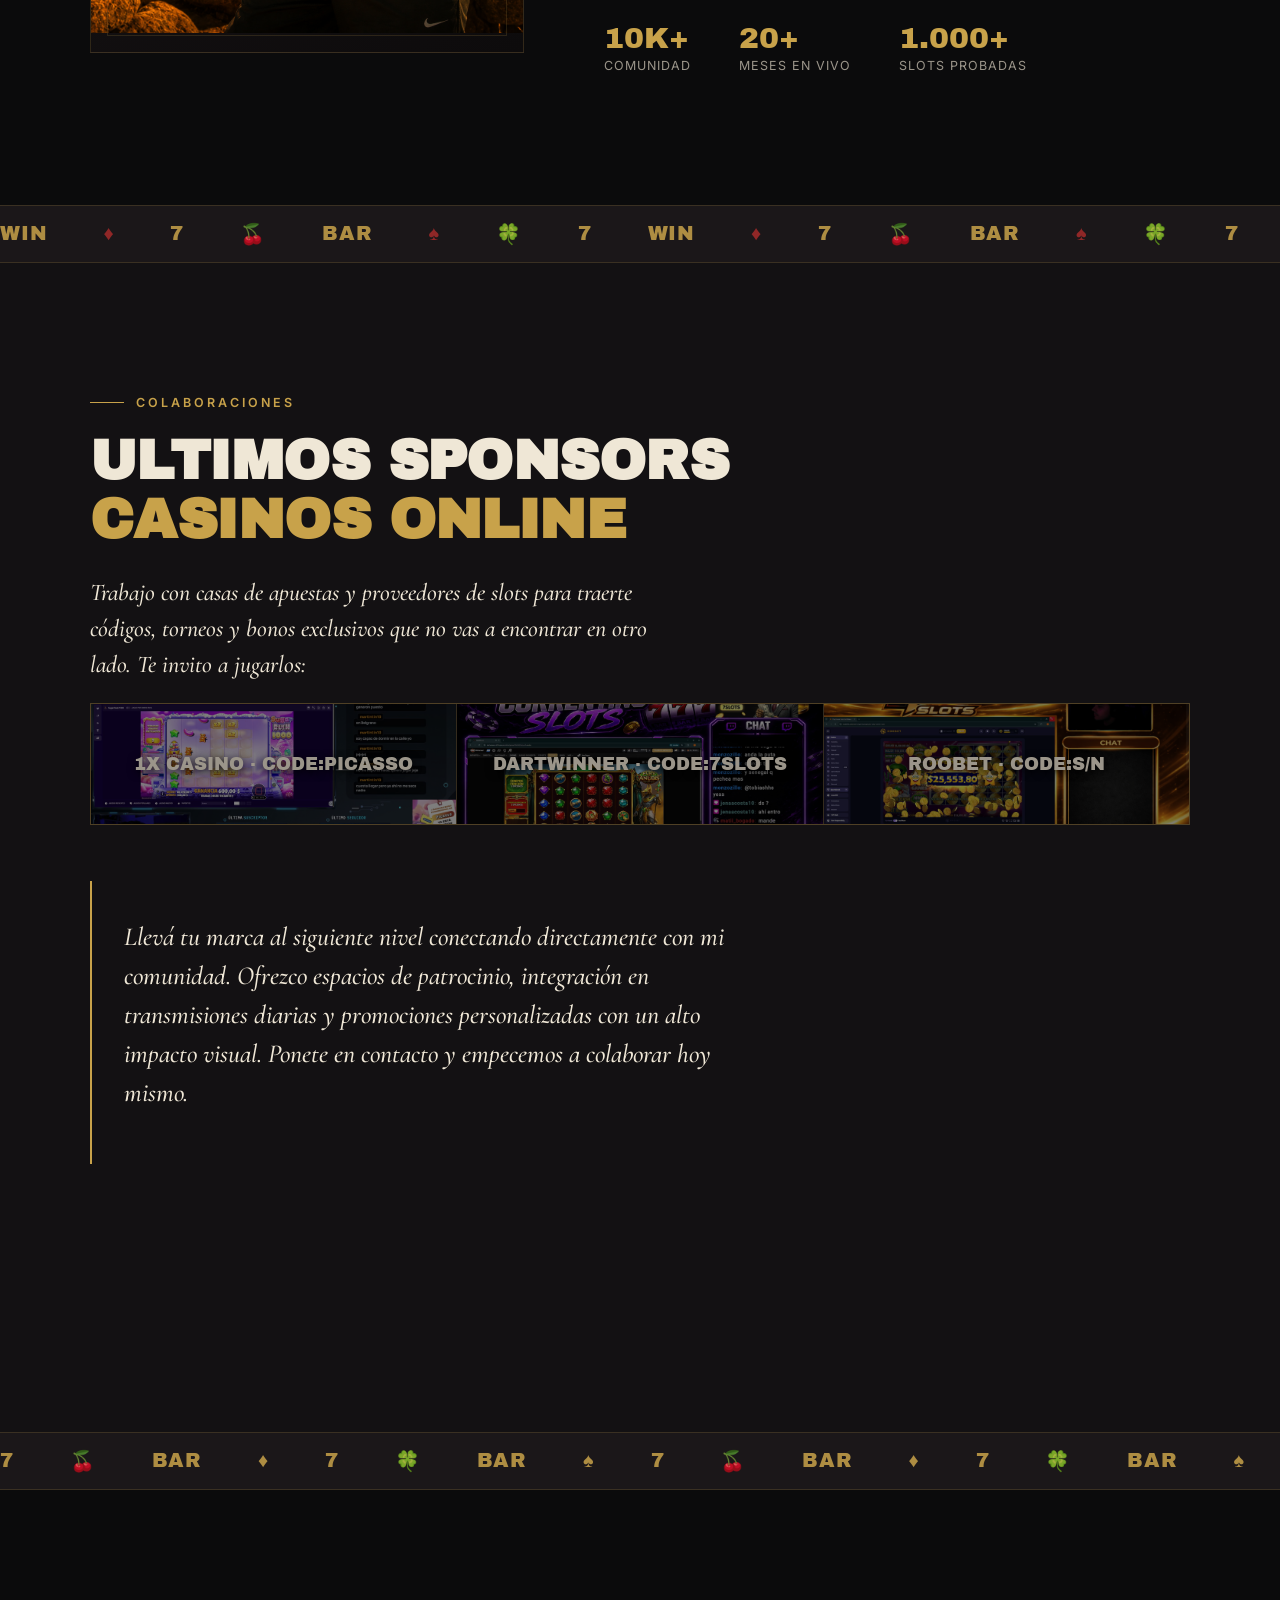
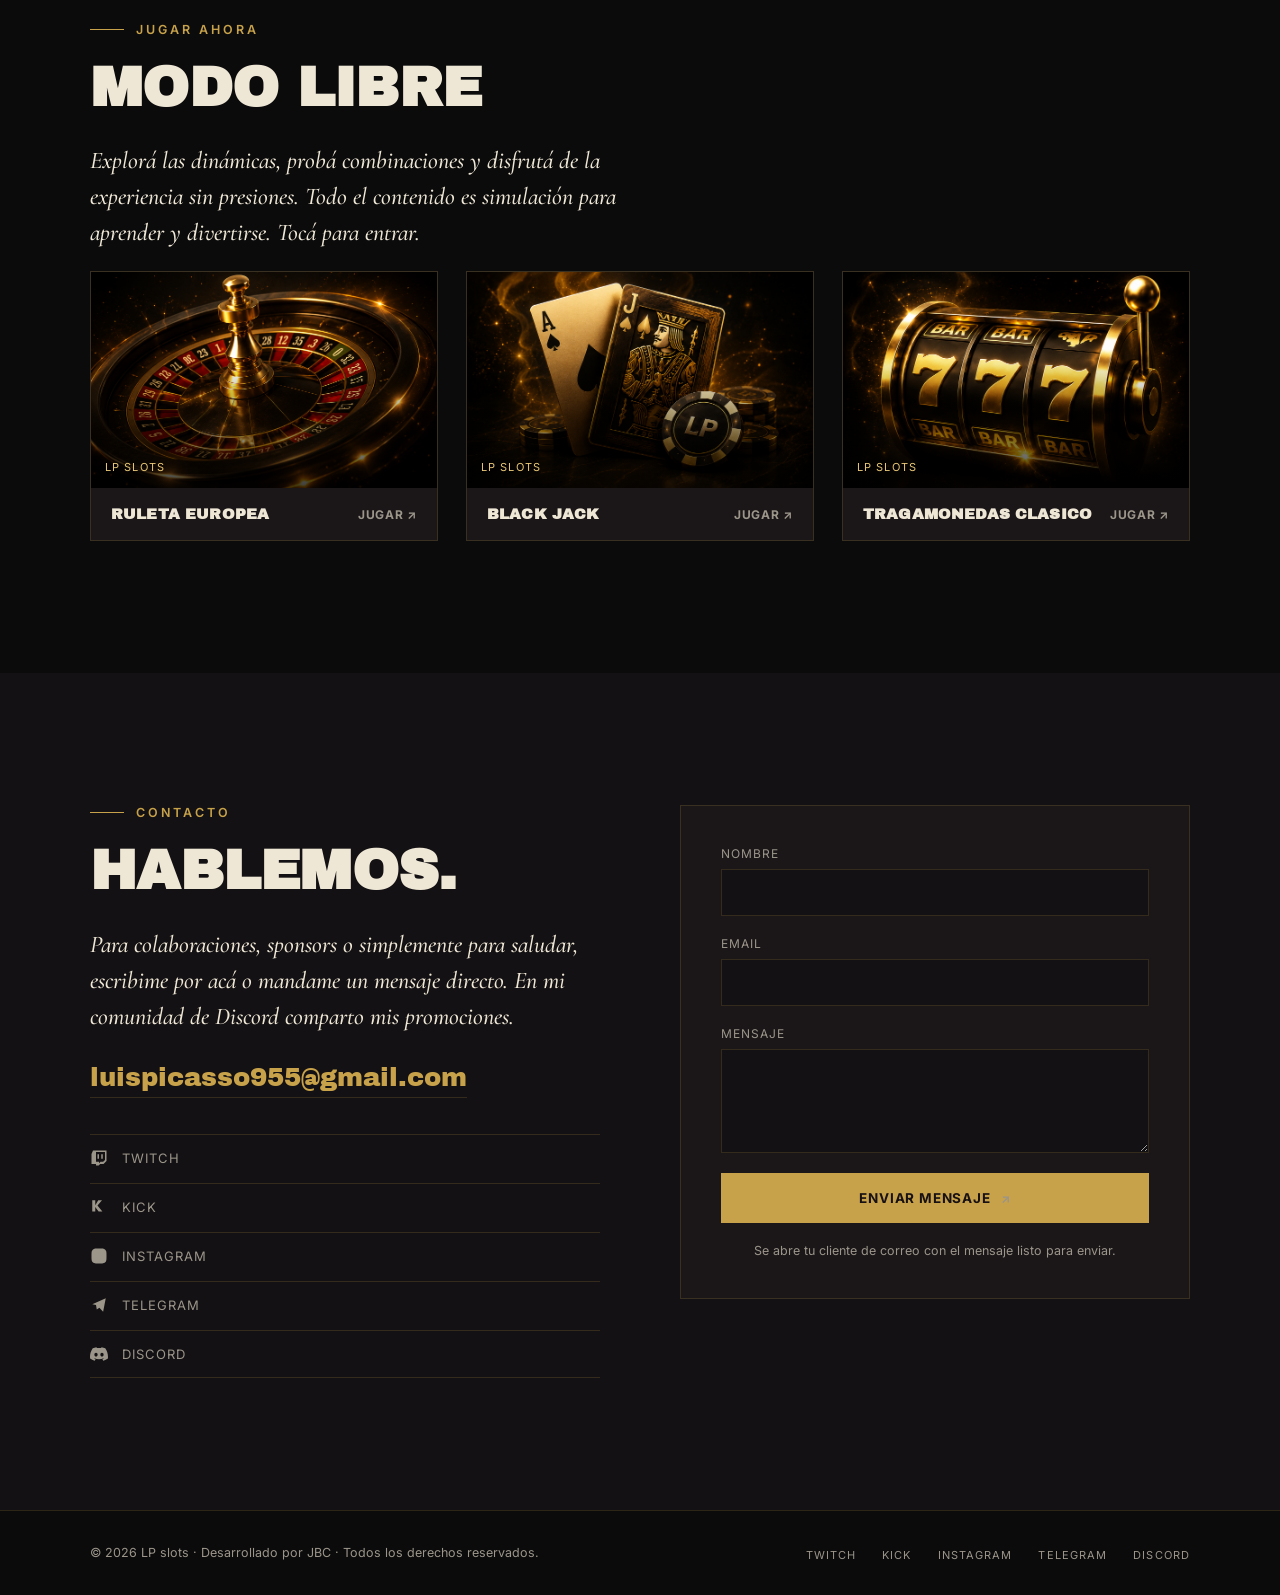
==== commit aa04c9e9: "Update index.html" ====
--- a/index.html
+++ b/index.html
@@ -160,7 +160,7 @@
           <a href="doc/lp.docx" target="_blank" rel="noopener" class="btn btn-ghost">
             Ver referencia <span aria-hidden="true">↗</span>
           </a>
-          <a href="#contacto" class="btn btn-red">Propongamos algo <span aria-hidden="true">↗</span></a>
+          <a href="#contacto" class="btn btn-red">Propuesta <span aria-hidden="true">↗</span></a>
         </div>
       </div>
     </div>
@@ -285,7 +285,7 @@
   <!-- ============ FOOTER ============ -->
   <footer class="footer">
     <div class="footer-inner">
-      <p>© <span id="year"></span> LP slots · Desarrollado por JBC · Derechos reservados.</p>
+      <p>© <span id="year"></span> LP slots · Desarrollado por JBC · Todos los derechos reservados.</p>
       <ul class="footer-social">
         <li><a href="https://www.twitch.tv/correntinoslots">Twitch</a></li>
         <li><a href="https://kick.com/picassoslots">Kick</a></li>
@@ -299,4 +299,4 @@
   <script src="script.js"></script>
 </body>
 
-</html>+</html>
--- a/styles.css
+++ b/styles.css
@@ -999,7 +999,7 @@
   }
 
   .stat-row {
-    flex-wrap: wrap;
+    flex-wrap: nowrap;
     row-gap: 20px;
   }
 }
@@ -1024,8 +1024,58 @@
 
 }
 
+@media (max-width:560px) {
+  .hero-actions {
+    flex-wrap: nowrap;
+    gap: 10px;
+  }
+
+  .hero-actions .btn {
+    flex: 1 1 0;
+    padding: 13px 10px;
+    font-size: 11.5px;
+    justify-content: center;
+  }
+
+  .cta-buttons {
+    flex-wrap: nowrap;
+    gap: 10px;
+  }
+
+  .cta-buttons .btn {
+    flex: 1 1 0;
+    padding: 13px 10px;
+    font-size: 11px;
+    justify-content: center;
+    white-space: normal;
+  }
+
+  .footer-social {
+    gap: 18px;
+  }
+
+  .footer-social a {
+    font-size: 9.5px;
+    letter-spacing: 0.06em;
+  }
+
+  .section-title {
+    font-size: clamp(24px, 8vw, 40px);
+    white-space: nowrap;
+  }
+
+  .contact-form {
+    padding: 28px;
+  }
+
+  .cta-inline {
+    flex-direction: column;
+    align-items: flex-start;
+  }
+}
+
 .cta-buttons {
   display: flex;
   flex-wrap: wrap;
   gap: 14px;
-}+}
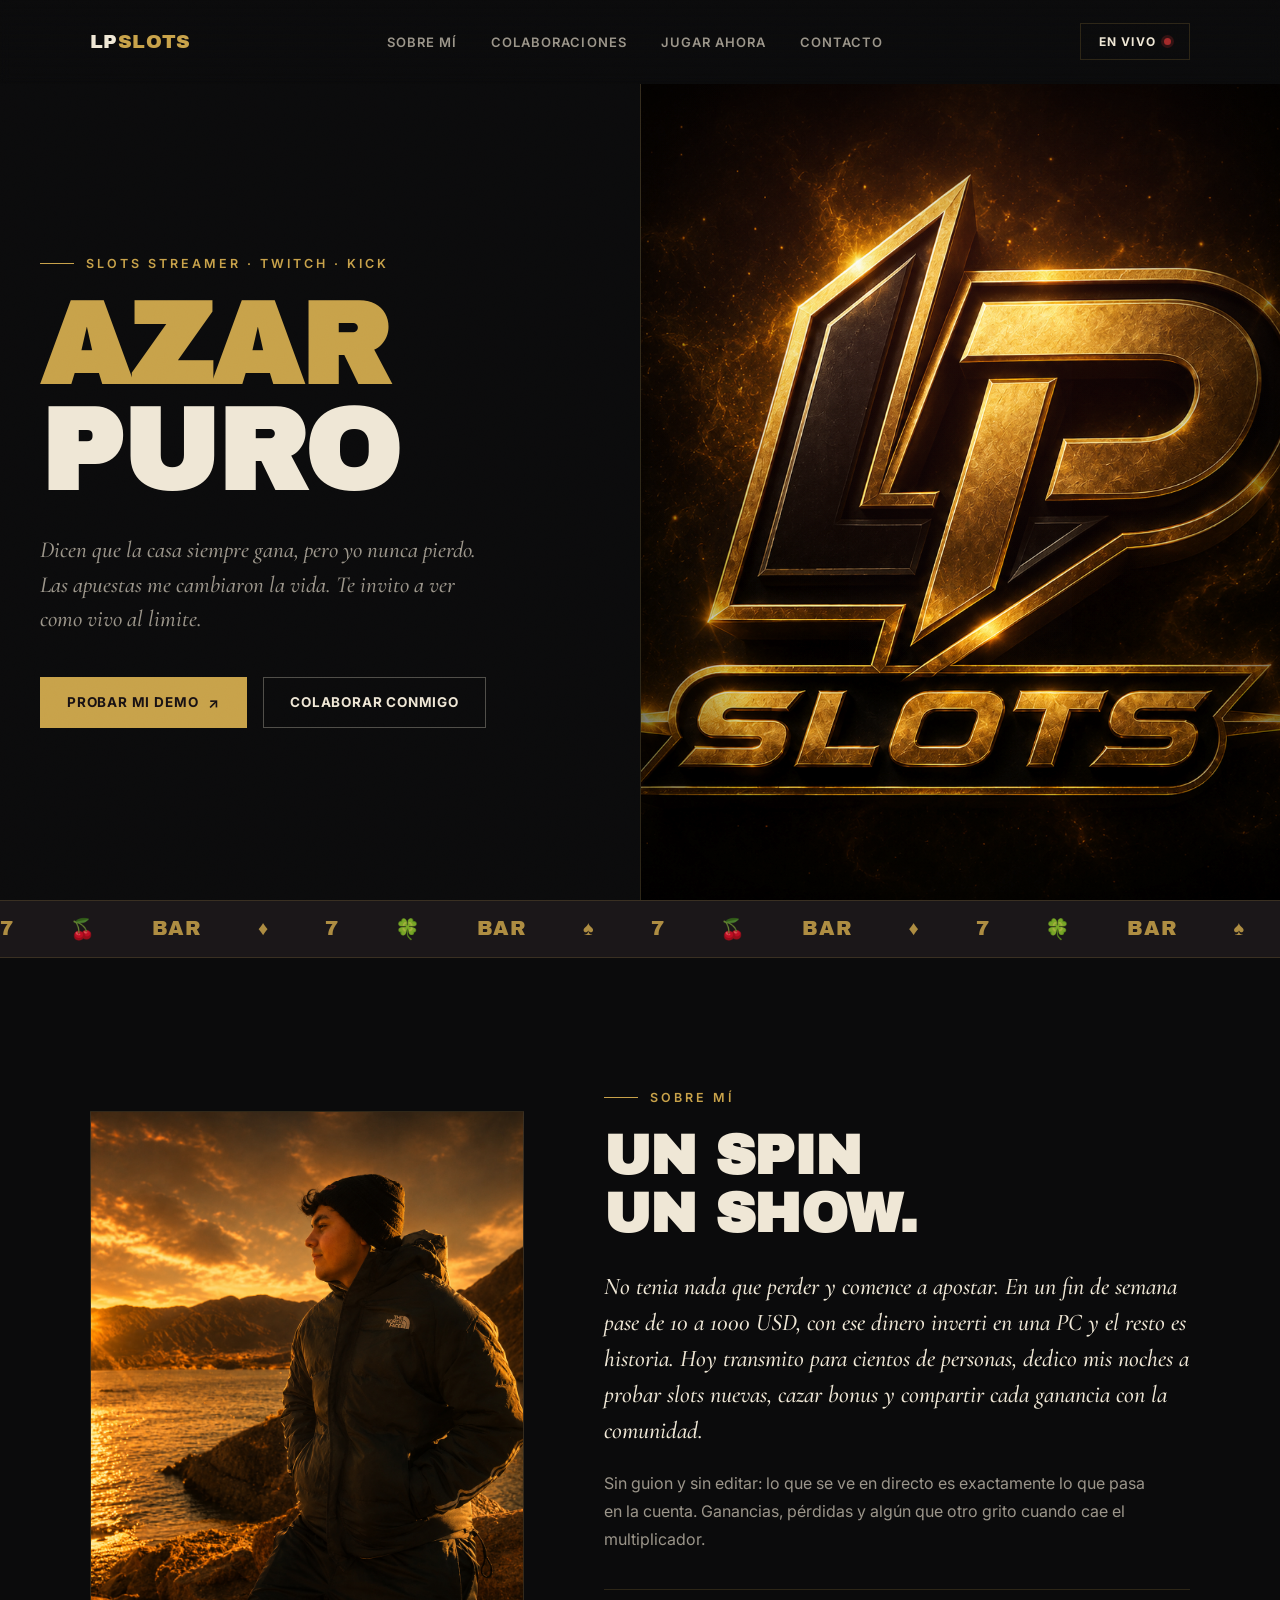
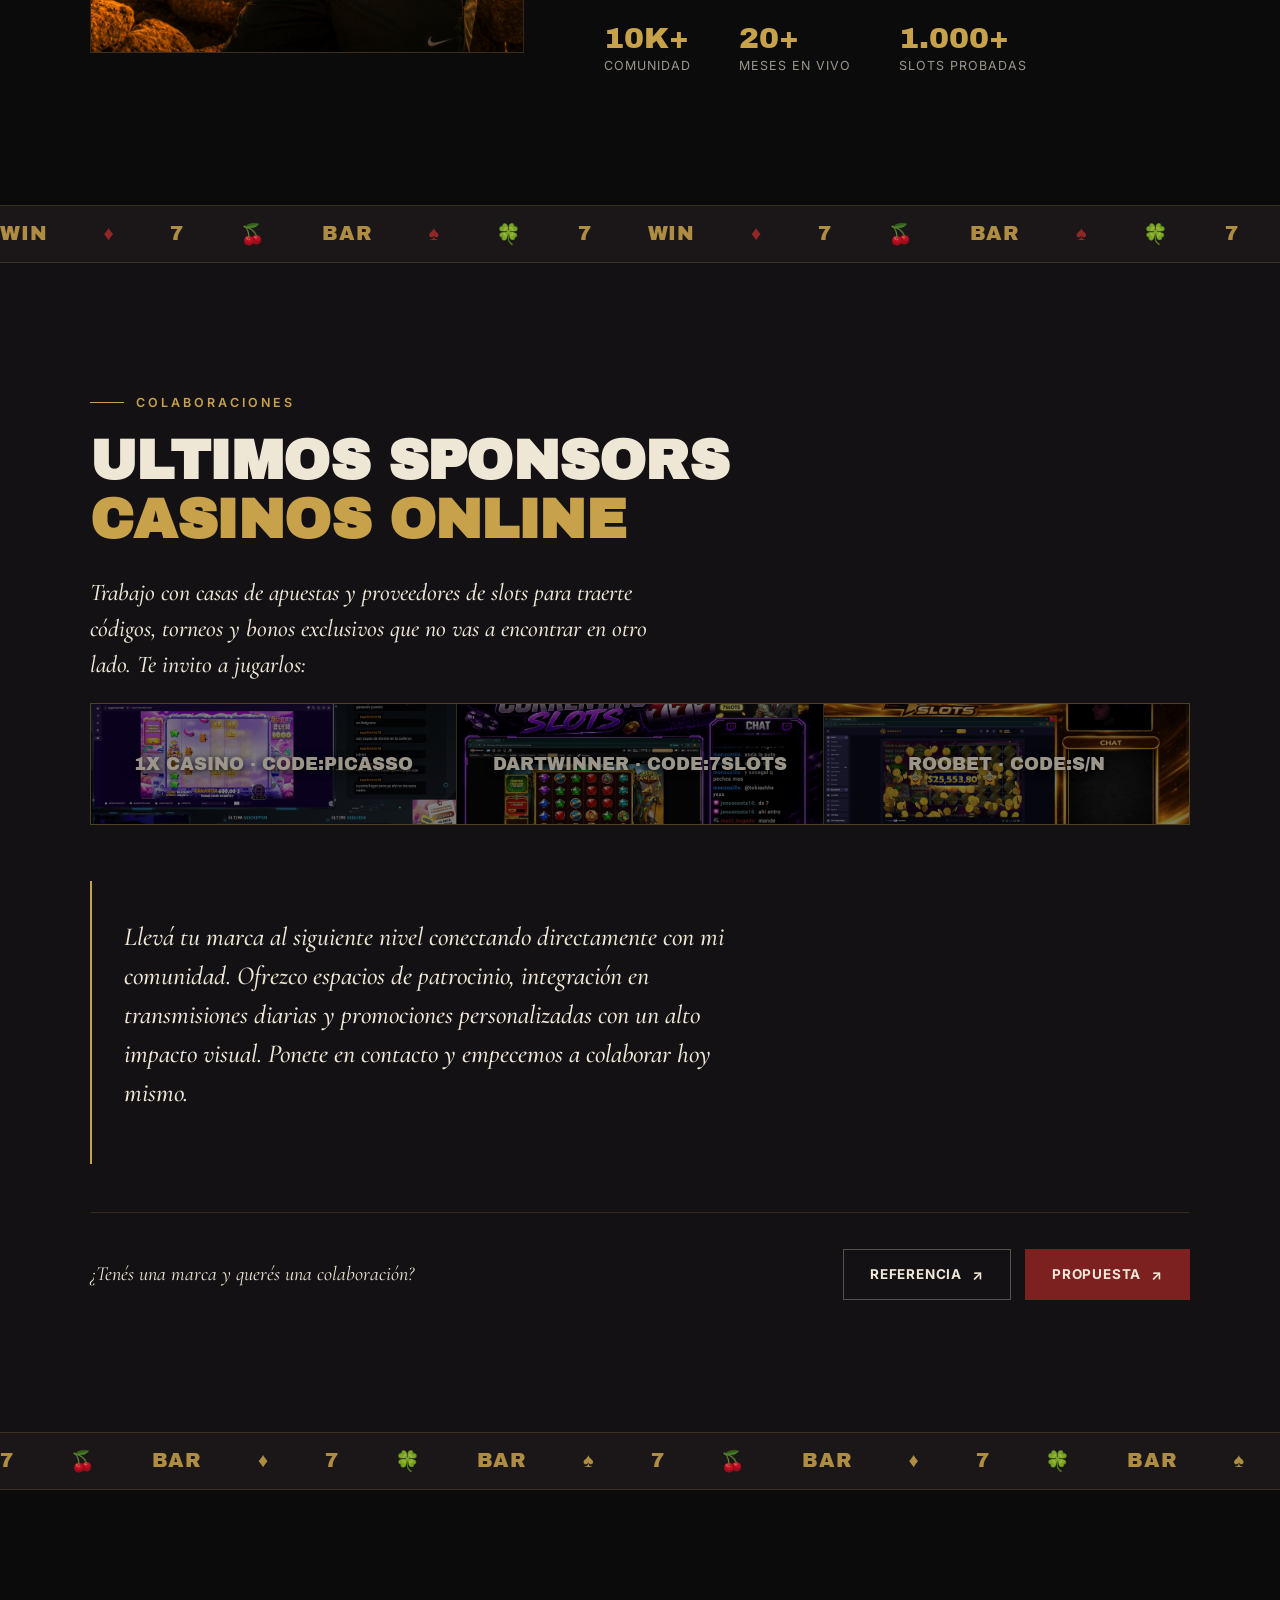
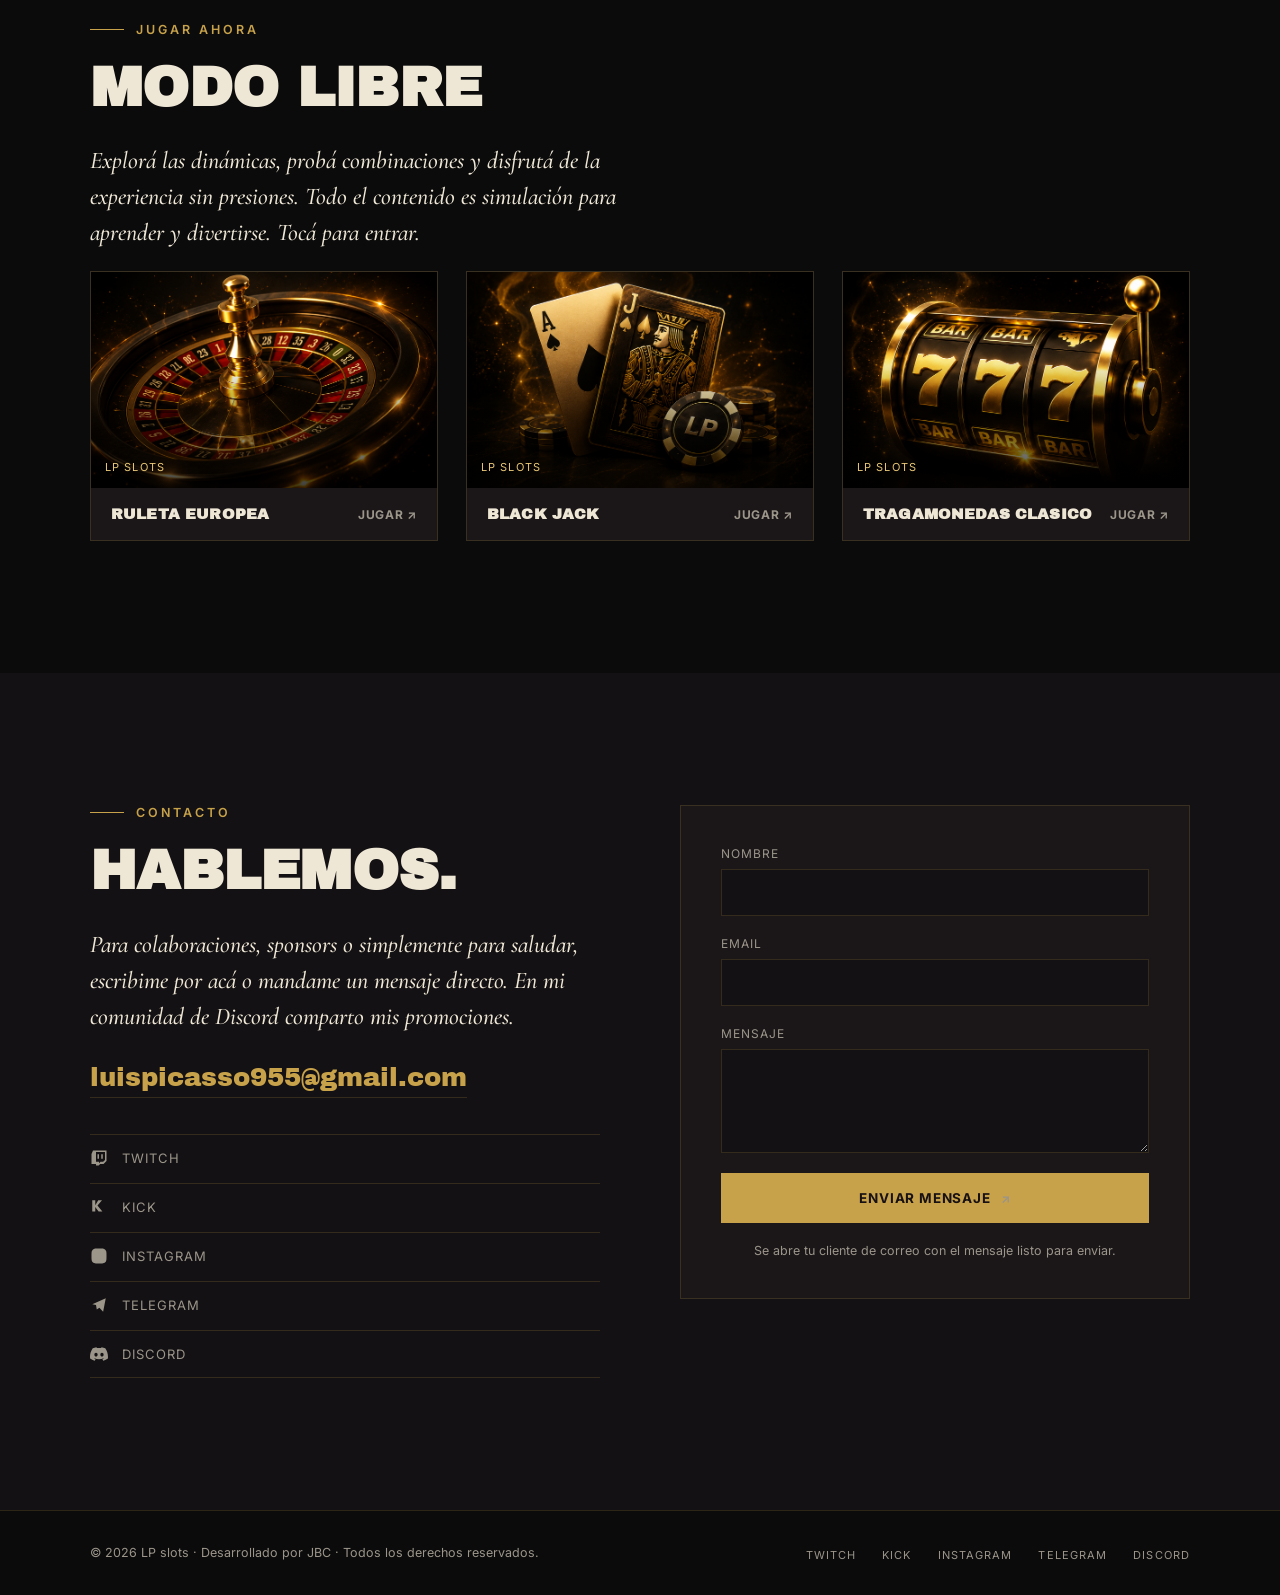
==== commit 15f9988d: "Update index.html" ====
--- a/index.html
+++ b/index.html
@@ -158,7 +158,7 @@
         <p>¿Tenés una marca y querés una colaboración?</p>
         <div class="cta-buttons">
           <a href="doc/lp.docx" target="_blank" rel="noopener" class="btn btn-ghost">
-            Ver referencia <span aria-hidden="true">↗</span>
+            Referencia <span aria-hidden="true">↗</span>
           </a>
           <a href="#contacto" class="btn btn-red">Propuesta <span aria-hidden="true">↗</span></a>
         </div>
--- a/styles.css
+++ b/styles.css
@@ -510,6 +510,15 @@
   background: linear-gradient(155deg, #1c1719, #0d0b0c);
   border: 1px solid var(--line);
   position: relative;
+  overflow: hidden;
+}
+
+.about-photo-frame img {
+  position: absolute;
+  inset: 0;
+  width: 100%;
+  height: 100%;
+  object-fit: cover;
 }
 
 .about-photo-frame::before {
